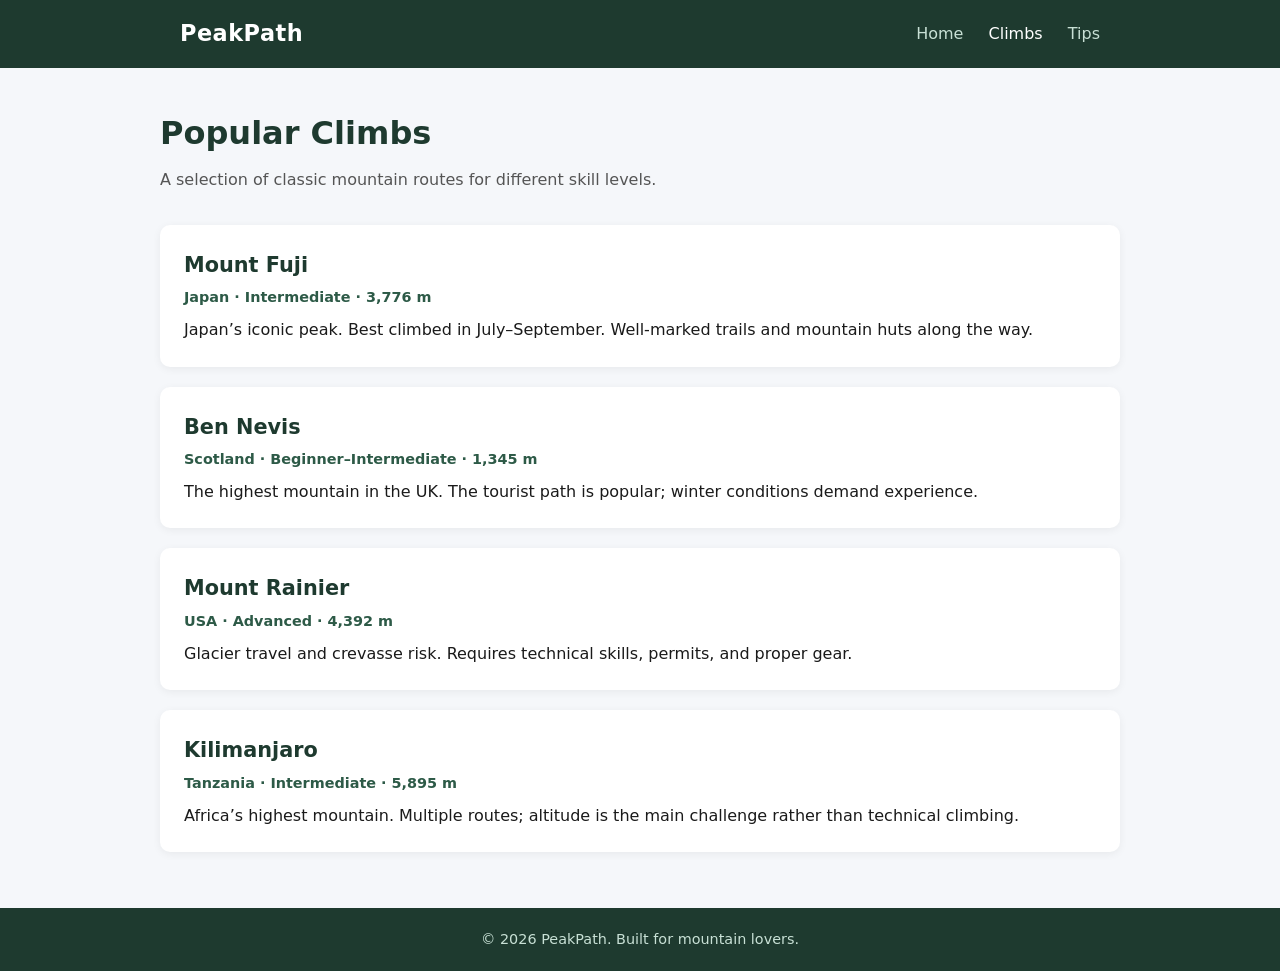
==== climbs.html @ 3ce1b9ad "Add files via upload" ====
<!DOCTYPE html>
<html lang="en">
<head>
  <meta charset="UTF-8">
  <meta name="viewport" content="width=device-width, initial-scale=1.0">
  <title>Climbs | PeakPath</title>
  <link rel="stylesheet" href="css/style.css">
</head>
<body>
  <header>
    <div class="container">
      <a href="index.html" class="logo">PeakPath</a>
      <nav>
        <a href="index.html">Home</a>
        <a href="climbs.html" class="active">Climbs</a>
        <a href="tips.html">Tips</a>
      </nav>
    </div>
  </header>

  <main class="container page">
    <h1>Popular Climbs</h1>
    <p class="intro">A selection of classic mountain routes for different skill levels.</p>

    <div class="climb-list">
      <article class="climb-card">
        <h2>Mount Fuji</h2>
        <p class="meta">Japan · Intermediate · 3,776 m</p>
        <p>Japan’s iconic peak. Best climbed in July–September. Well-marked trails and mountain huts along the way.</p>
      </article>

      <article class="climb-card">
        <h2>Ben Nevis</h2>
        <p class="meta">Scotland · Beginner–Intermediate · 1,345 m</p>
        <p>The highest mountain in the UK. The tourist path is popular; winter conditions demand experience.</p>
      </article>

      <article class="climb-card">
        <h2>Mount Rainier</h2>
        <p class="meta">USA · Advanced · 4,392 m</p>
        <p>Glacier travel and crevasse risk. Requires technical skills, permits, and proper gear.</p>
      </article>

      <article class="climb-card">
        <h2>Kilimanjaro</h2>
        <p class="meta">Tanzania · Intermediate · 5,895 m</p>
        <p>Africa’s highest mountain. Multiple routes; altitude is the main challenge rather than technical climbing.</p>
      </article>
    </div>
  </main>

  <footer>
    <div class="container">
      <p>&copy; 2026 PeakPath. Built for mountain lovers.</p>
    </div>
  </footer>
</body>
</html>
---- css/style.css ----
/* PeakPath – simple mountain climbing site */

* {
  margin: 0;
  padding: 0;
  box-sizing: border-box;
}

body {
  font-family: system-ui, -apple-system, BlinkMacSystemFont, "Segoe UI", Roboto, sans-serif;
  line-height: 1.6;
  color: #1a1a1a;
  background: #f5f7fa;
}

.container {
  max-width: 960px;
  margin: 0 auto;
  padding: 0 1.25rem;
}

/* Header */
header {
  background: #1e3a2f;
  color: #fff;
  padding: 1rem 0;
  position: sticky;
  top: 0;
  z-index: 10;
}

header .container {
  display: flex;
  justify-content: space-between;
  align-items: center;
}

.logo {
  font-size: 1.4rem;
  font-weight: 700;
  color: #fff;
  text-decoration: none;
  letter-spacing: 0.5px;
}

nav a {
  color: #c8e0d5;
  text-decoration: none;
  margin-left: 1.25rem;
  font-weight: 500;
}

nav a:hover,
nav a.active {
  color: #fff;
}

/* Hero */
.hero {
  background: linear-gradient(135deg, #1e3a2f 0%, #2d5a47 50%, #3d7a5f 100%);
  color: #fff;
  padding: 4.5rem 0;
  text-align: center;
}

.hero h1 {
  font-size: 2.6rem;
  margin-bottom: 0.75rem;
  font-weight: 700;
}

.hero p {
  font-size: 1.15rem;
  opacity: 0.9;
  max-width: 480px;
  margin: 0 auto 1.75rem;
}

.btn {
  display: inline-block;
  background: #e8f5e9;
  color: #1e3a2f;
  padding: 0.7rem 1.5rem;
  border-radius: 6px;
  text-decoration: none;
  font-weight: 600;
  transition: background 0.2s;
}

.btn:hover {
  background: #fff;
}

/* Features / cards */
.features {
  display: grid;
  grid-template-columns: repeat(auto-fit, minmax(240px, 1fr));
  gap: 1.5rem;
  padding: 3rem 0;
}

.card {
  background: #fff;
  padding: 1.75rem;
  border-radius: 10px;
  box-shadow: 0 2px 8px rgba(0,0,0,0.06);
  border-top: 3px solid #2d5a47;
}

.card h2 {
  font-size: 1.25rem;
  margin-bottom: 0.5rem;
  color: #1e3a2f;
}

/* Page content */
.page {
  padding: 2.5rem 0 3.5rem;
}

.page h1 {
  font-size: 2rem;
  color: #1e3a2f;
  margin-bottom: 0.5rem;
}

.intro {
  color: #555;
  margin-bottom: 2rem;
}

/* Climbs */
.climb-list {
  display: flex;
  flex-direction: column;
  gap: 1.25rem;
}

.climb-card {
  background: #fff;
  padding: 1.5rem;
  border-radius: 10px;
  box-shadow: 0 2px 8px rgba(0,0,0,0.06);
}

.climb-card h2 {
  color: #1e3a2f;
  font-size: 1.3rem;
  margin-bottom: 0.25rem;
}

.meta {
  font-size: 0.9rem;
  color: #2d5a47;
  font-weight: 600;
  margin-bottom: 0.5rem;
}

/* Tips */
.tips-grid {
  display: grid;
  grid-template-columns: repeat(auto-fit, minmax(260px, 1fr));
  gap: 1.25rem;
}

.tip {
  background: #fff;
  padding: 1.5rem;
  border-radius: 10px;
  box-shadow: 0 2px 8px rgba(0,0,0,0.06);
}

.tip h2 {
  font-size: 1.15rem;
  color: #1e3a2f;
  margin-bottom: 0.4rem;
}

/* Footer */
footer {
  background: #1e3a2f;
  color: #c8e0d5;
  text-align: center;
  padding: 1.25rem 0;
  font-size: 0.9rem;
}

/* Responsive */
@media (max-width: 600px) {
  .hero h1 {
    font-size: 2rem;
  }
  nav a {
    margin-left: 0.75rem;
    font-size: 0.95rem;
  }
}
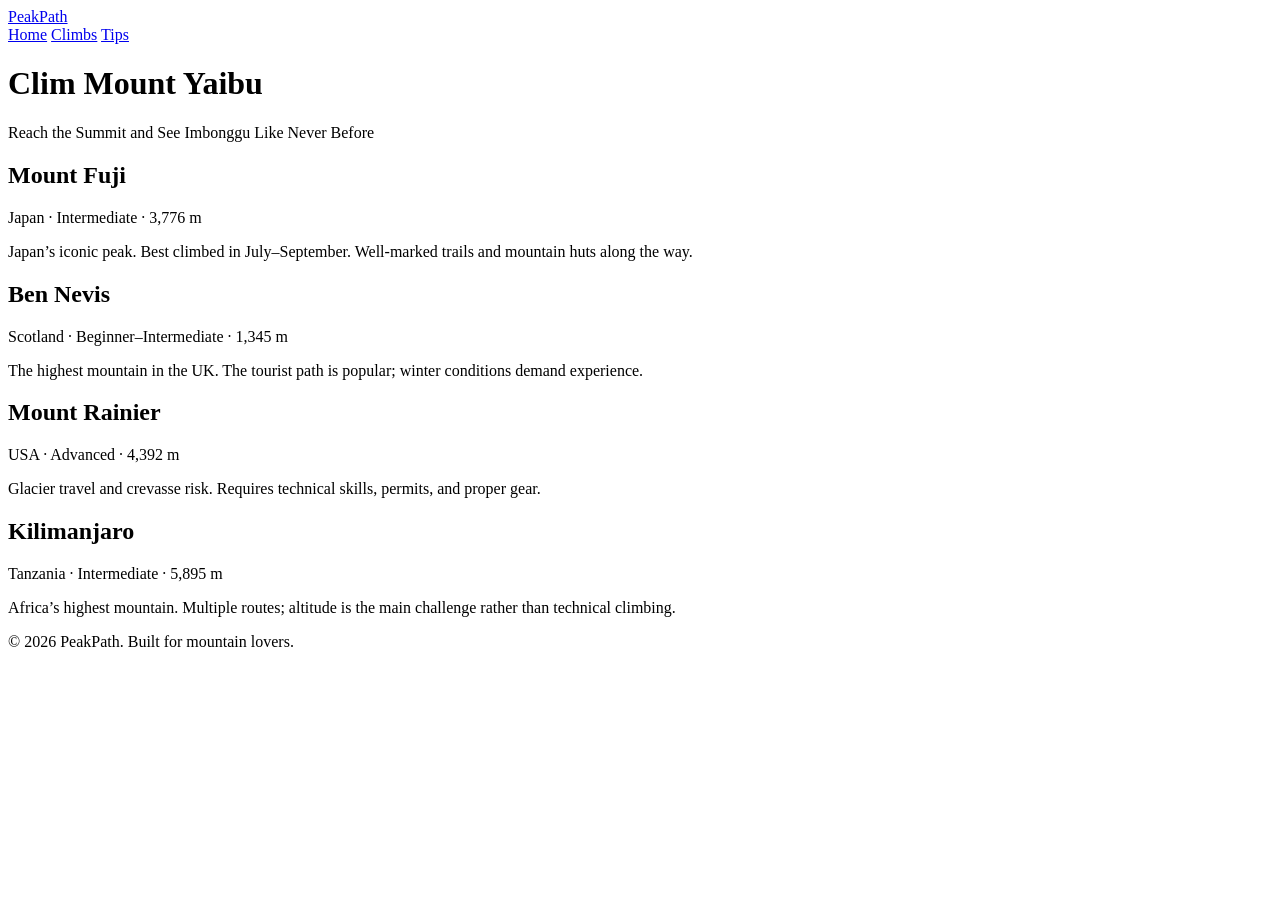
==== commit 9efcbad0: "Update climbs.html" ====
--- a/climbs.html
+++ b/climbs.html
@@ -19,8 +19,8 @@
   </header>
 
   <main class="container page">
-    <h1>Popular Climbs</h1>
-    <p class="intro">A selection of classic mountain routes for different skill levels.</p>
+    <h1>Clim Mount Yaibu</h1>
+    <p class="intro">Reach the Summit and See Imbonggu Like Never Before</p>
 
     <div class="climb-list">
       <article class="climb-card">
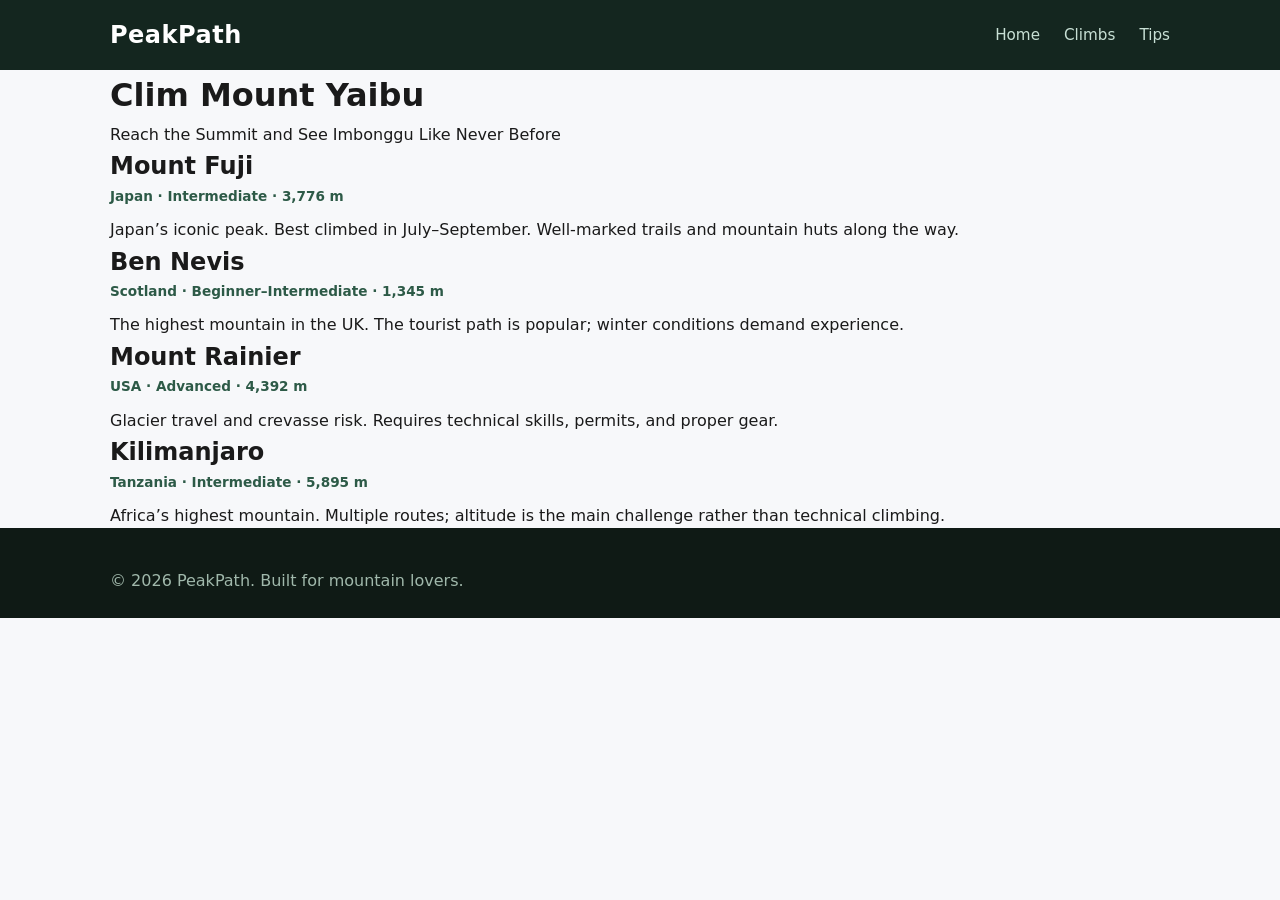
==== commit 50fafde6: "Update climbs.html" ====
--- a/climbs.html
+++ b/climbs.html
@@ -4,7 +4,7 @@
   <meta charset="UTF-8">
   <meta name="viewport" content="width=device-width, initial-scale=1.0">
   <title>Climbs | PeakPath</title>
-  <link rel="stylesheet" href="css/style.css">
+  <link rel="stylesheet" href="style.css">
 </head>
 <body>
   <header>
--- a/style.css
+++ b/style.css
@@ -0,0 +1,351 @@
+* {
+  margin: 0;
+  padding: 0;
+  box-sizing: border-box;
+}
+
+body {
+  font-family: system-ui, -apple-system, BlinkMacSystemFont, "Segoe UI", Roboto, sans-serif;
+  line-height: 1.6;
+  color: #1a1a1a;
+  background: #f7f8fa;
+}
+
+.container {
+  max-width: 1100px;
+  margin: 0 auto;
+  padding: 0 1.25rem;
+}
+
+/* Header */
+header {
+  background: #14261f;
+  color: #fff;
+  padding: 1rem 0;
+  position: sticky;
+  top: 0;
+  z-index: 100;
+}
+
+header .container {
+  display: flex;
+  justify-content: space-between;
+  align-items: center;
+}
+
+.logo {
+  font-size: 1.5rem;
+  font-weight: 700;
+  color: #fff;
+  text-decoration: none;
+  letter-spacing: 0.5px;
+}
+
+.logo span {
+  color: #7dcea0;
+}
+
+nav {
+  display: flex;
+  gap: 1.5rem;
+}
+
+nav a {
+  color: #c8e0d5;
+  text-decoration: none;
+  font-weight: 500;
+  font-size: 0.95rem;
+  transition: color 0.2s;
+}
+
+nav a:hover {
+  color: #fff;
+}
+
+.menu-toggle {
+  display: none;
+  background: none;
+  border: none;
+  color: #fff;
+  font-size: 1.5rem;
+  cursor: pointer;
+}
+
+/* Hero */
+.hero {
+  background: linear-gradient(135deg, #14261f 0%, #1e3a2f 40%, #2d5a47 100%);
+  color: #fff;
+  padding: 5.5rem 0 5rem;
+  text-align: center;
+}
+
+.hero h1 {
+  font-size: clamp(2.2rem, 5vw, 3.2rem);
+  font-weight: 700;
+  margin-bottom: 1rem;
+  line-height: 1.2;
+}
+
+.hero p {
+  font-size: 1.15rem;
+  max-width: 560px;
+  margin: 0 auto 2rem;
+  opacity: 0.9;
+}
+
+.btn {
+  display: inline-block;
+  background: #7dcea0;
+  color: #14261f;
+  padding: 0.85rem 1.8rem;
+  border-radius: 6px;
+  text-decoration: none;
+  font-weight: 600;
+  transition: background 0.2s, transform 0.2s;
+}
+
+.btn:hover {
+  background: #a8e6c1;
+  transform: translateY(-2px);
+}
+
+.btn-outline {
+  background: transparent;
+  border: 2px solid #7dcea0;
+  color: #7dcea0;
+  margin-left: 0.75rem;
+}
+
+.btn-outline:hover {
+  background: #7dcea0;
+  color: #14261f;
+}
+
+/* Sections */
+section {
+  padding: 4rem 0;
+}
+
+.section-title {
+  text-align: center;
+  font-size: 1.9rem;
+  color: #14261f;
+  margin-bottom: 0.5rem;
+}
+
+.section-subtitle {
+  text-align: center;
+  color: #555;
+  max-width: 540px;
+  margin: 0 auto 2.5rem;
+}
+
+/* Features */
+.features {
+  display: grid;
+  grid-template-columns: repeat(auto-fit, minmax(250px, 1fr));
+  gap: 1.5rem;
+}
+
+.feature-card {
+  background: #fff;
+  padding: 1.75rem;
+  border-radius: 10px;
+  box-shadow: 0 3px 12px rgba(0,0,0,0.06);
+  border-top: 3px solid #2d5a47;
+  text-align: center;
+}
+
+.feature-card h3 {
+  color: #14261f;
+  margin: 0.75rem 0 0.5rem;
+  font-size: 1.2rem;
+}
+
+.feature-icon {
+  font-size: 2rem;
+}
+
+/* Expeditions */
+.expeditions {
+  background: #eef2ef;
+}
+
+.expedition-grid {
+  display: grid;
+  grid-template-columns: repeat(auto-fit, minmax(280px, 1fr));
+  gap: 1.5rem;
+}
+
+.expedition-card {
+  background: #fff;
+  border-radius: 10px;
+  overflow: hidden;
+  box-shadow: 0 3px 12px rgba(0,0,0,0.06);
+}
+
+.expedition-img {
+  height: 180px;
+  background: linear-gradient(135deg, #2d5a47, #1e3a2f);
+  display: flex;
+  align-items: center;
+  justify-content: center;
+  color: #fff;
+  font-size: 1.1rem;
+  font-weight: 600;
+}
+
+.expedition-body {
+  padding: 1.4rem;
+}
+
+.expedition-body h3 {
+  color: #14261f;
+  margin-bottom: 0.35rem;
+}
+
+.meta {
+  font-size: 0.85rem;
+  color: #2d5a47;
+  font-weight: 600;
+  margin-bottom: 0.6rem;
+}
+
+/* About */
+.about-content {
+  display: grid;
+  grid-template-columns: 1fr 1fr;
+  gap: 2.5rem;
+  align-items: center;
+}
+
+.about-text h2 {
+  color: #14261f;
+  margin-bottom: 1rem;
+  font-size: 1.8rem;
+}
+
+.about-text p {
+  margin-bottom: 1rem;
+  color: #444;
+}
+
+.stats {
+  display: flex;
+  gap: 2rem;
+  margin-top: 1.5rem;
+}
+
+.stat h4 {
+  font-size: 1.8rem;
+  color: #2d5a47;
+}
+
+.stat p {
+  font-size: 0.9rem;
+  color: #666;
+}
+
+.testimonial {
+  background: #eef2ef;
+  padding: 1.75rem;
+  border-radius: 10px;
+  color: #333;
+}
+
+/* CTA */
+.cta {
+  background: linear-gradient(135deg, #14261f, #2d5a47);
+  color: #fff;
+  text-align: center;
+  padding: 4rem 0;
+}
+
+.cta h2 {
+  font-size: 1.9rem;
+  margin-bottom: 0.75rem;
+}
+
+.cta p {
+  opacity: 0.9;
+  margin-bottom: 1.75rem;
+  max-width: 480px;
+  margin-left: auto;
+  margin-right: auto;
+}
+
+/* Footer */
+footer {
+  background: #0f1a15;
+  color: #a0b8ab;
+  padding: 2.5rem 0 1.5rem;
+}
+
+.footer-grid {
+  display: grid;
+  grid-template-columns: repeat(auto-fit, minmax(200px, 1fr));
+  gap: 2rem;
+  margin-bottom: 2rem;
+}
+
+footer h4 {
+  color: #fff;
+  margin-bottom: 0.75rem;
+  font-size: 1rem;
+}
+
+footer a {
+  color: #a0b8ab;
+  text-decoration: none;
+  display: block;
+  margin-bottom: 0.4rem;
+  font-size: 0.95rem;
+}
+
+footer a:hover {
+  color: #7dcea0;
+}
+
+.copyright {
+  text-align: center;
+  padding-top: 1.25rem;
+  border-top: 1px solid #1e3a2f;
+  font-size: 0.9rem;
+}
+
+/* Responsive */
+@media (max-width: 768px) {
+  nav {
+    display: none;
+  }
+
+  .menu-toggle {
+    display: block;
+  }
+
+  nav.open {
+    display: flex;
+    flex-direction: column;
+    position: absolute;
+    top: 100%;
+    left: 0;
+    right: 0;
+    background: #14261f;
+    padding: 1rem;
+    gap: 0.75rem;
+  }
+
+  .about-content {
+    grid-template-columns: 1fr;
+  }
+
+  .btn-outline {
+    margin-left: 0;
+    margin-top: 0.75rem;
+    display: inline-block;
+  }
+
+  .hero {
+    padding: 4rem 0;
+  }
+}
